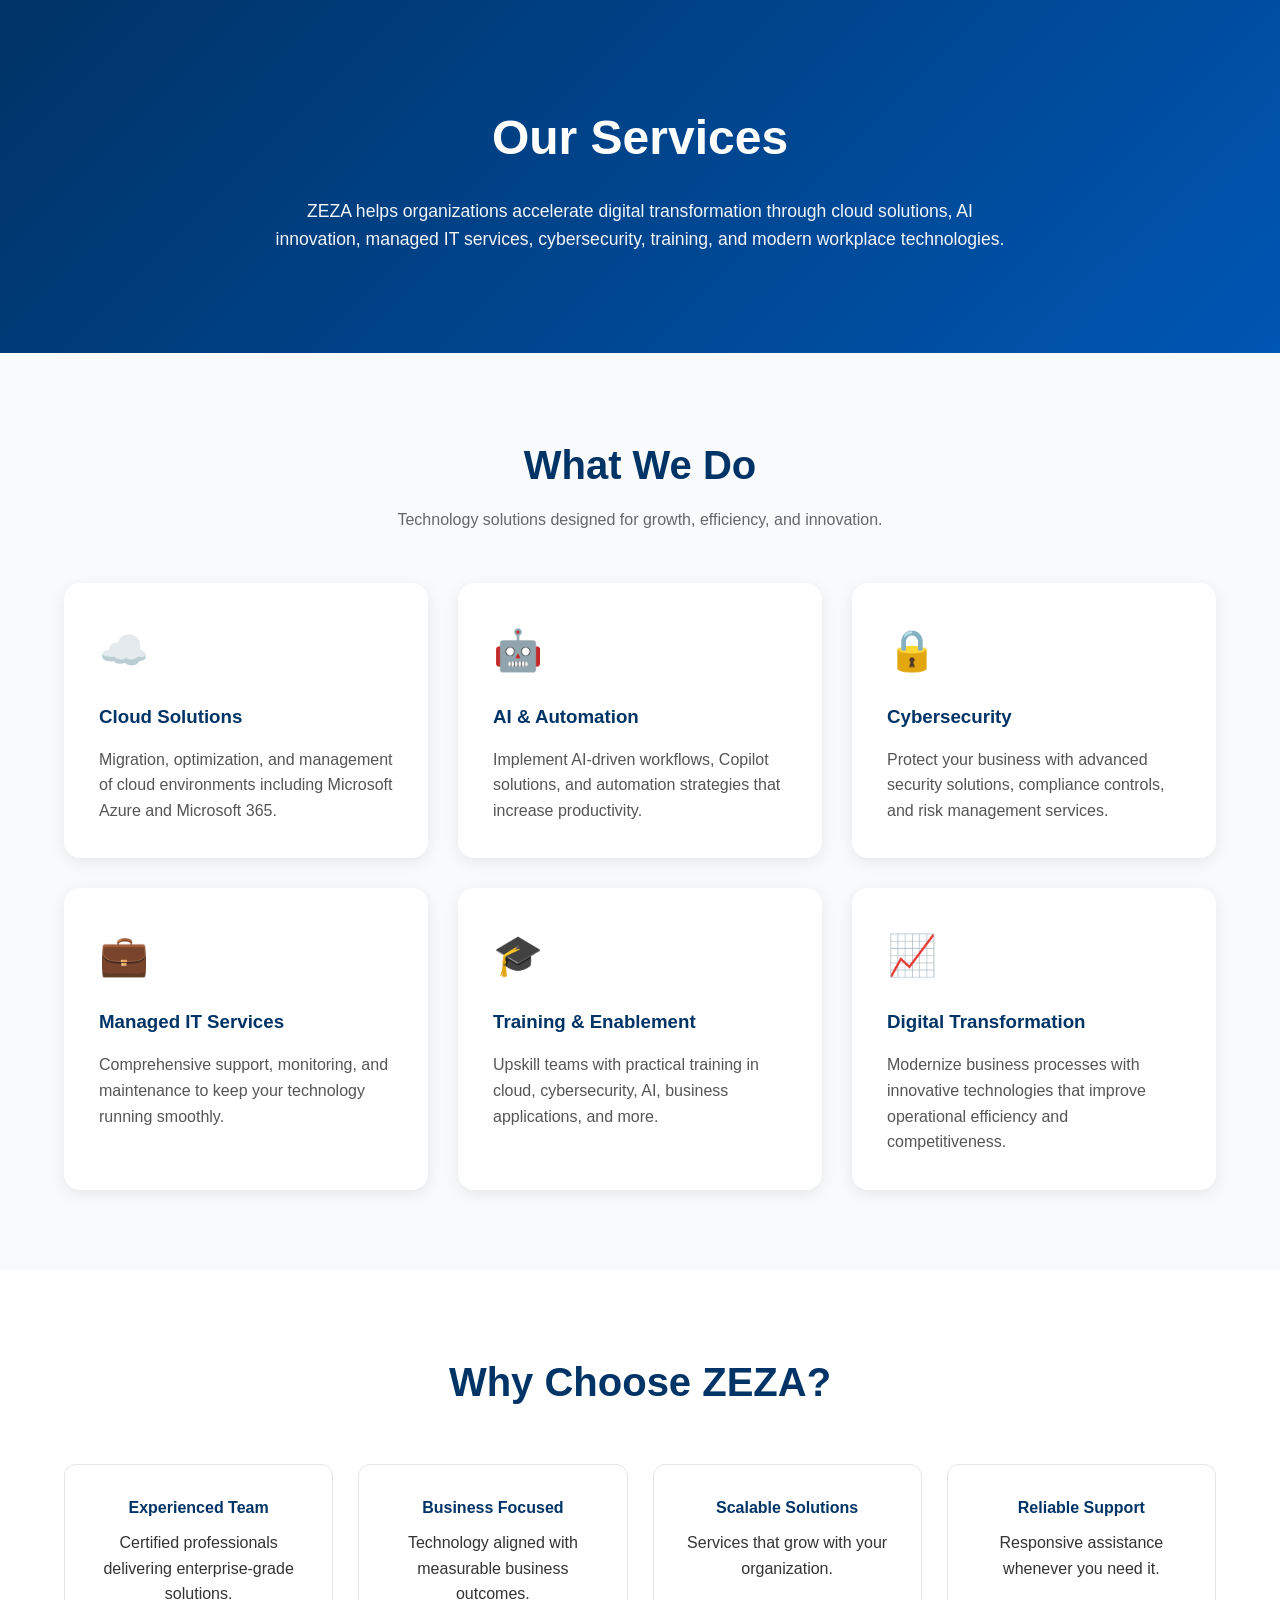
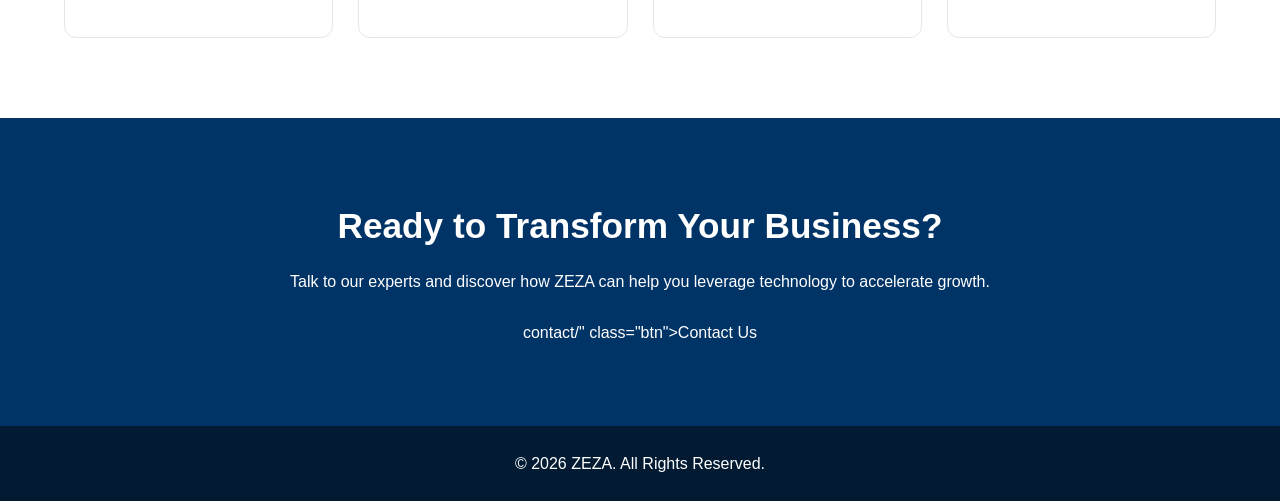
==== services/index.html @ f828b9ee "Add services page with layout and content" ====
<!DOCTYPE html>
<html lang="en">
<head>
    <meta charset="UTF-8">
    <meta name="viewport" content="width=device-width, initial-scale=1.0">
    <title>Services | ZEZA</title>

    <style>
        *{
            margin:0;
            padding:0;
            box-sizing:border-box;
        }

        body{
            font-family: 'Segoe UI', Tahoma, Geneva, Verdana, sans-serif;
            line-height:1.6;
            color:#333;
            background:#f8fafc;
        }

        a{
            text-decoration:none;
            color:inherit;
        }

        .container{
            width:90%;
            max-width:1200px;
            margin:auto;
        }

        /* Hero */
        .hero{
            background:linear-gradient(135deg,#003366,#0056b3);
            color:#fff;
            text-align:center;
            padding:100px 20px;
        }

        .hero h1{
            font-size:3rem;
            margin-bottom:20px;
        }

        .hero p{
            max-width:750px;
            margin:auto;
            font-size:1.1rem;
            opacity:.95;
        }

        /* Services Section */
        .services{
            padding:80px 0;
        }

        .section-title{
            text-align:center;
            margin-bottom:50px;
        }

        .section-title h2{
            font-size:2.5rem;
            color:#003366;
            margin-bottom:10px;
        }

        .section-title p{
            color:#666;
        }

        .service-grid{
            display:grid;
            grid-template-columns:repeat(auto-fit,minmax(280px,1fr));
            gap:30px;
        }

        .service-card{
            background:white;
            padding:35px;
            border-radius:16px;
            box-shadow:0 4px 15px rgba(0,0,0,0.08);
            transition:0.3s ease;
        }

        .service-card:hover{
            transform:translateY(-8px);
            box-shadow:0 10px 25px rgba(0,0,0,0.15);
        }

        .service-icon{
            font-size:2.5rem;
            margin-bottom:20px;
        }

        .service-card h3{
            color:#003366;
            margin-bottom:15px;
        }

        .service-card p{
            color:#555;
        }

        /* Why choose us */
        .why-us{
            background:#fff;
            padding:80px 0;
        }

        .why-grid{
            display:grid;
            grid-template-columns:repeat(auto-fit,minmax(250px,1fr));
            gap:25px;
        }

        .why-item{
            padding:30px;
            text-align:center;
            border:1px solid #e6e6e6;
            border-radius:12px;
        }

        .why-item h4{
            margin-bottom:10px;
            color:#003366;
        }

        /* CTA */
        .cta{
            background:#003366;
            color:white;
            text-align:center;
            padding:80px 20px;
        }

        .cta h2{
            font-size:2.2rem;
            margin-bottom:15px;
        }

        .cta p{
            margin-bottom:25px;
            max-width:700px;
            margin-left:auto;
            margin-right:auto;
        }

        .btn{
            display:inline-block;
            background:#00aaff;
            color:white;
            padding:14px 32px;
            border-radius:50px;
            font-weight:600;
            transition:0.3s;
        }

        .btn:hover{
            background:#0088dd;
        }

        footer{
            background:#021b33;
            color:#fff;
            text-align:center;
            padding:25px;
        }

        @media(max-width:768px){

            .hero h1{
                font-size:2.2rem;
            }

            .section-title h2{
                font-size:2rem;
            }
        }
    </style>
</head>
<body>

    <!-- Hero Section -->
    <section class="hero">
        <div class="container">
            <h1>Our Services</h1>
            <p>
                ZEZA helps organizations accelerate digital transformation through
                cloud solutions, AI innovation, managed IT services, cybersecurity,
                training, and modern workplace technologies.
            </p>
        </div>
    </section>

    <!-- Services -->
    <section class="services">
        <div class="container">

            <div class="section-title">
                <h2>What We Do</h2>
                <p>Technology solutions designed for growth, efficiency, and innovation.</p>
            </div>

            <div class="service-grid">

                <div class="service-card">
                    <div class="service-icon">☁️</div>
                    <h3>Cloud Solutions</h3>
                    <p>
                        Migration, optimization, and management of cloud environments
                        including Microsoft Azure and Microsoft 365.
                    </p>
                </div>

                <div class="service-card">
                    <div class="service-icon">🤖</div>
                    <h3>AI & Automation</h3>
                    <p>
                        Implement AI-driven workflows, Copilot solutions,
                        and automation strategies that increase productivity.
                    </p>
                </div>

                <div class="service-card">
                    <div class="service-icon">🔒</div>
                    <h3>Cybersecurity</h3>
                    <p>
                        Protect your business with advanced security solutions,
                        compliance controls, and risk management services.
                    </p>
                </div>

                <div class="service-card">
                    <div class="service-icon">💼</div>
                    <h3>Managed IT Services</h3>
                    <p>
                        Comprehensive support, monitoring, and maintenance to
                        keep your technology running smoothly.
                    </p>
                </div>

                <div class="service-card">
                    <div class="service-icon">🎓</div>
                    <h3>Training & Enablement</h3>
                    <p>
                        Upskill teams with practical training in cloud,
                        cybersecurity, AI, business applications, and more.
                    </p>
                </div>

                <div class="service-card">
                    <div class="service-icon">📈</div>
                    <h3>Digital Transformation</h3>
                    <p>
                        Modernize business processes with innovative technologies
                        that improve operational efficiency and competitiveness.
                    </p>
                </div>

            </div>
        </div>
    </section>

    <!-- Why Choose Us -->
    <section class="why-us">
        <div class="container">

            <div class="section-title">
                <h2>Why Choose ZEZA?</h2>
            </div>

            <div class="why-grid">

                <div class="why-item">
                    <h4>Experienced Team</h4>
                    <p>Certified professionals delivering enterprise-grade solutions.</p>
                </div>

                <div class="why-item">
                    <h4>Business Focused</h4>
                    <p>Technology aligned with measurable business outcomes.</p>
                </div>

                <div class="why-item">
                    <h4>Scalable Solutions</h4>
                    <p>Services that grow with your organization.</p>
                </div>

                <div class="why-item">
                    <h4>Reliable Support</h4>
                    <p>Responsive assistance whenever you need it.</p>
                </div>

            </div>

        </div>
    </section>

    <!-- CTA -->
    <section class="cta">
        <div class="container">
            <h2>Ready to Transform Your Business?</h2>
            <p>
                Talk to our experts and discover how ZEZA can help you
                leverage technology to accelerate growth.
            </p>
            contact/" class="btn">Contact Us</a>
        </div>
    </section>

    <footer>
        <p>&copy; 2026 ZEZA. All Rights Reserved.</p>
    </footer>

</body>
</html>
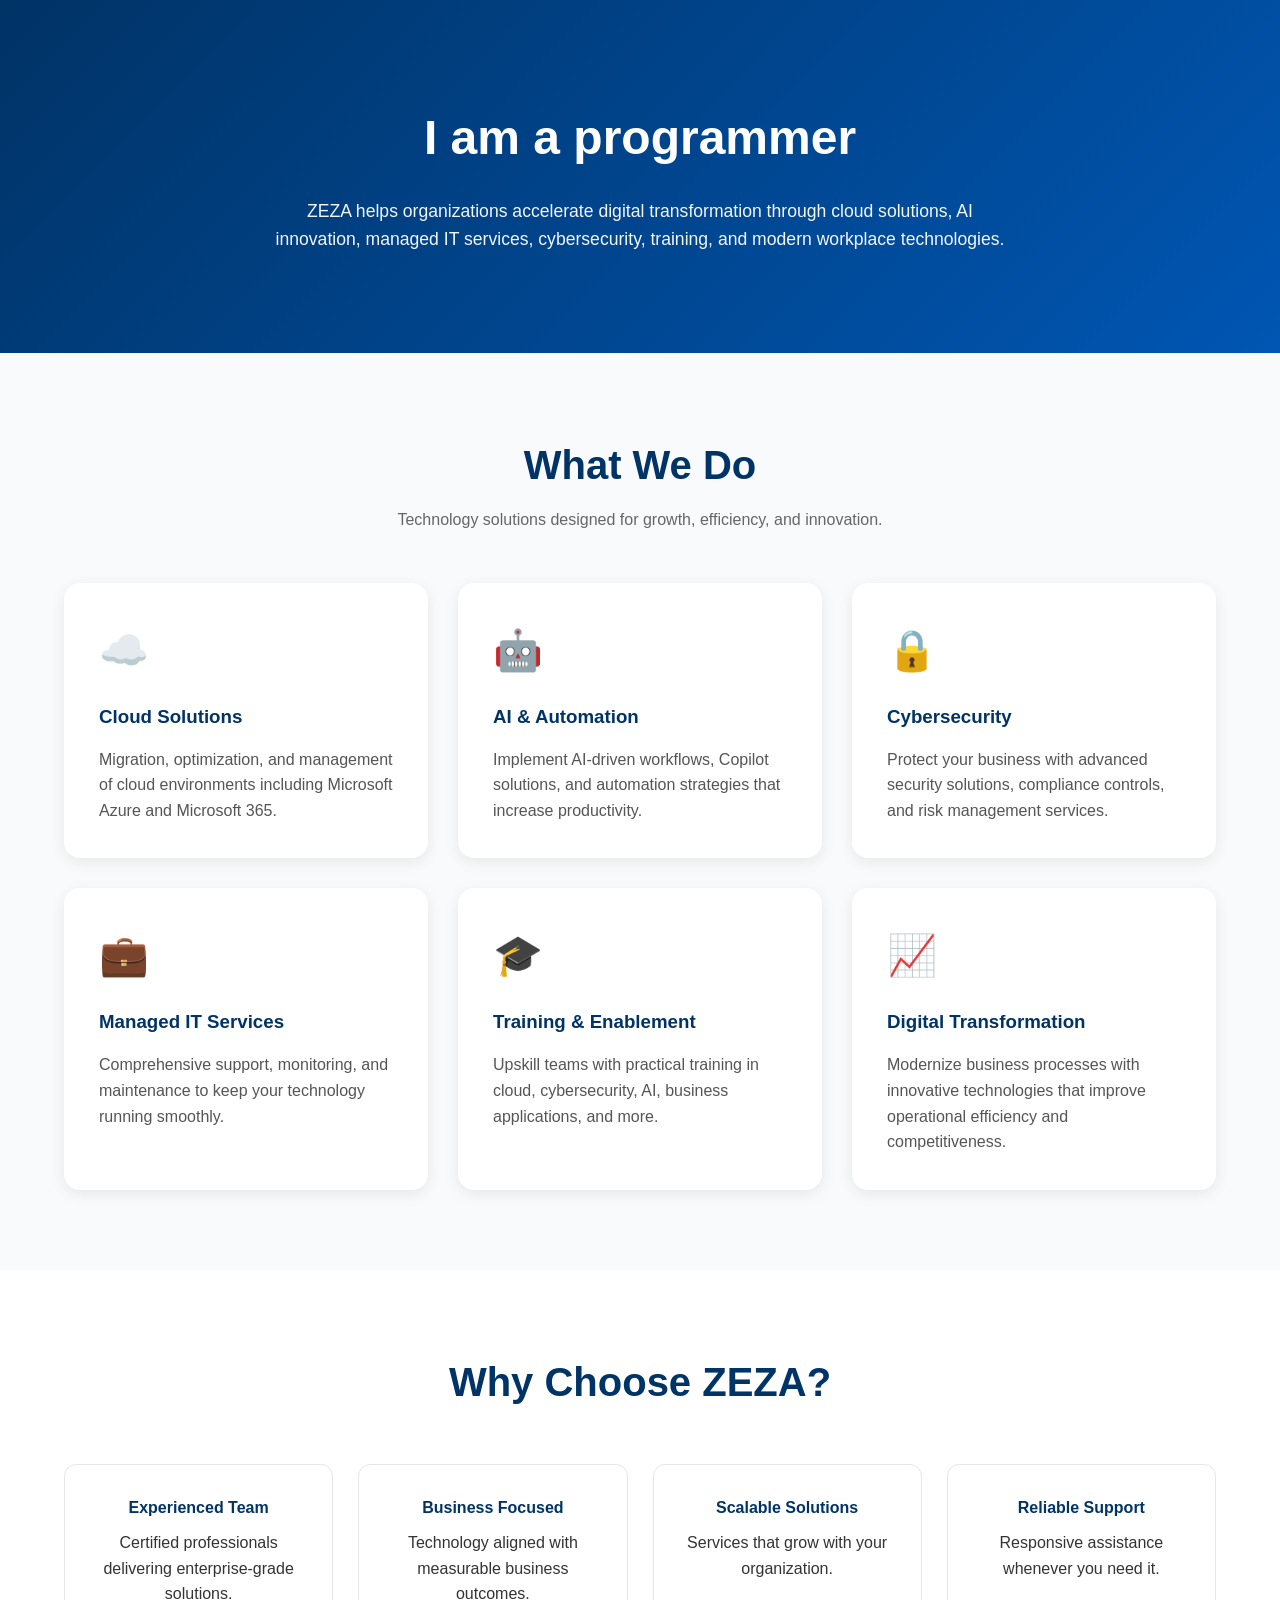
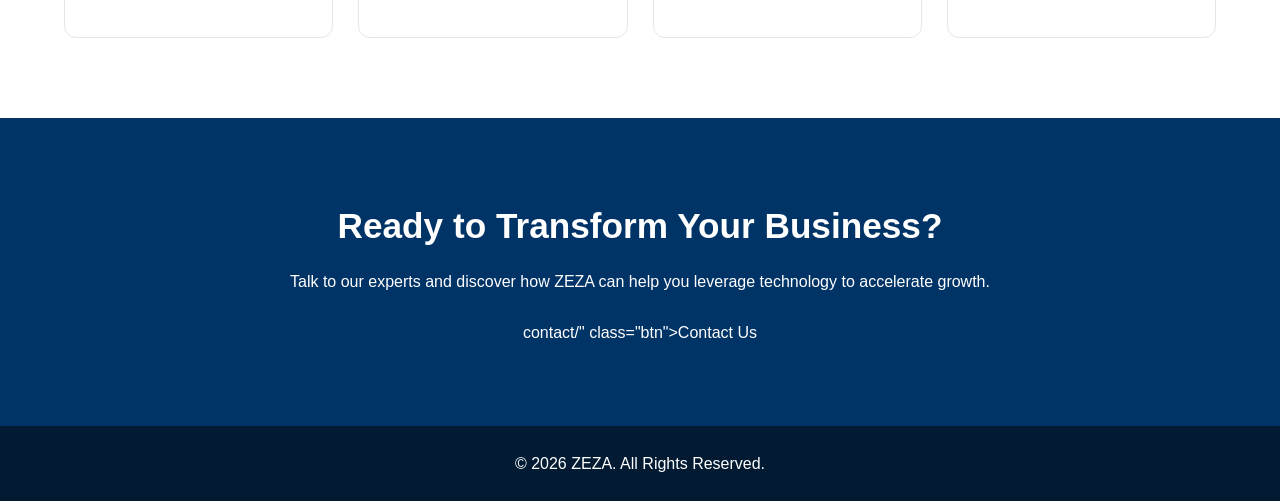
==== commit f157c2d4: "Change hero section heading to 'I am a programmer'" ====
--- a/services/index.html
+++ b/services/index.html
@@ -185,7 +185,7 @@
     <!-- Hero Section -->
     <section class="hero">
         <div class="container">
-            <h1>Our Services</h1>
+            <h1>I am a programmer</h1>
             <p>
                 ZEZA helps organizations accelerate digital transformation through
                 cloud solutions, AI innovation, managed IT services, cybersecurity,
